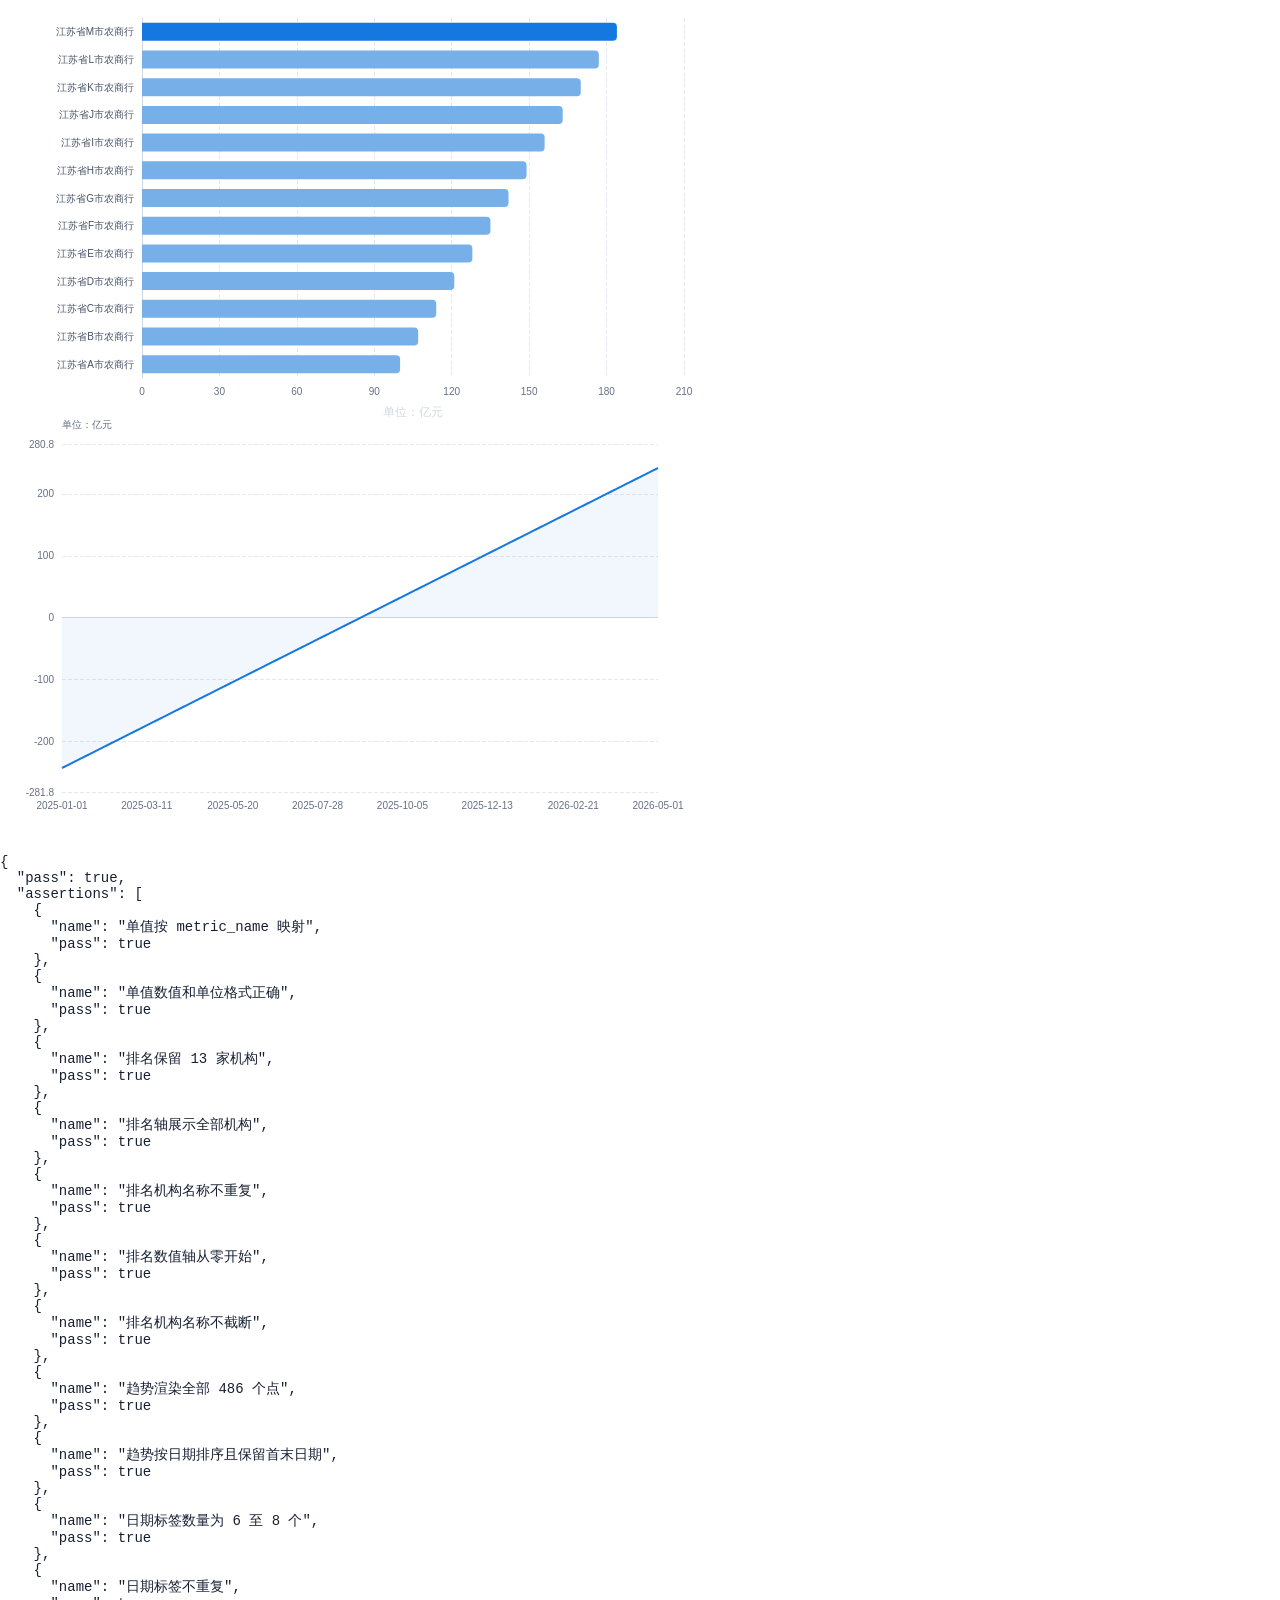
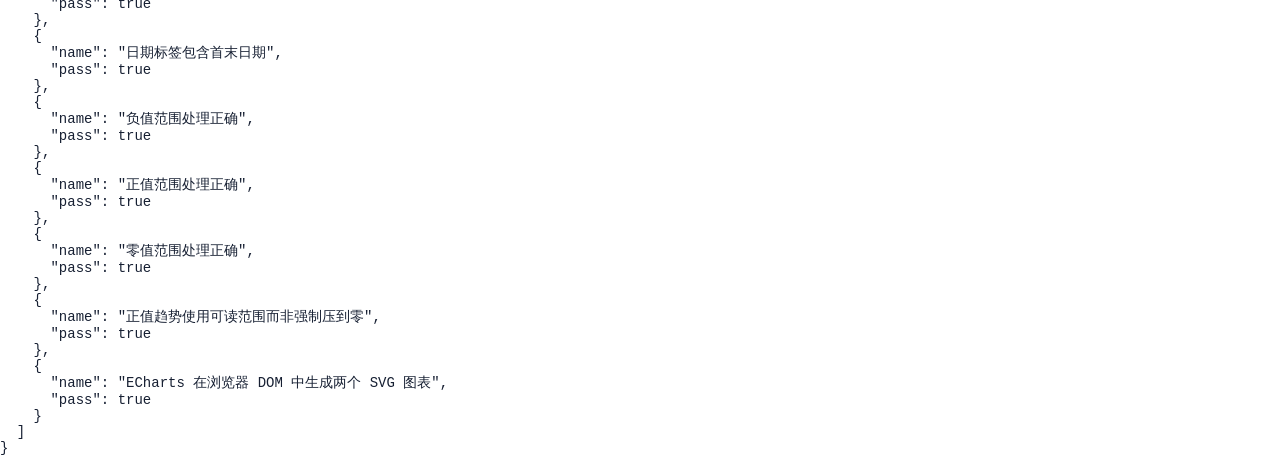
==== candidate_frontend/chart_audit.html @ 2280c133 "fix: render real query charts with local echarts" ====
<!doctype html>
<html lang="zh-CN">
<head>
  <meta charset="utf-8">
  <title>言出数行图表浏览器审计</title>
  <style>
    body { margin: 0; font: 14px sans-serif; color: #172033; }
    .chart { width: 720px; height: 420px; }
    #audit-report { white-space: pre-wrap; }
  </style>
</head>
<body data-audit="running">
  <div id="ranking" class="chart"></div>
  <div id="trend" class="chart"></div>
  <pre id="audit-report"></pre>
  <script src="echarts.min.js"></script>
  <script src="result_adapter.js"></script>
  <script>
    (() => {
      const assertions = [];
      const assert = (condition, name) => {
        assertions.push({ name, pass: Boolean(condition) });
        if (!condition) throw new Error(name);
      };
      const dateText = index => {
        const date = new Date(Date.UTC(2025, 0, 1 + index));
        return date.toISOString().slice(0, 10);
      };
      try {
        const adapter = window.YCSXResultAdapter;
        const columns = ["metric_unit", "data_date", "institution_name", "metric_value", "metric_name"];
        const singleModel = adapter.adapt({ columns, rows: [["亿元", "2026-06-30", "江苏省A市农商行", 41.7, "各项存款余额"]] });
        const single = adapter.singleValue(singleModel);
        assert(single.metricName === "各项存款余额", "单值按 metric_name 映射");
        assert(single.valueText === "41.70 亿元", "单值数值和单位格式正确");

        const rankingRows = Array.from({ length: 13 }, (_, index) => [
          "亿元", "2026-06-30", `江苏省${String.fromCharCode(65 + index)}市农商行`, 100 + index * 7, "各项贷款余额",
        ]);
        const rankingModel = adapter.adapt({ columns, rows: rankingRows });
        const rankingItems = adapter.ranking(rankingModel);
        const rankingOption = adapter.rankingOption(rankingModel);
        assert(rankingItems.length === 13, "排名保留 13 家机构");
        assert(rankingOption.yAxis.data.length === 13, "排名轴展示全部机构");
        assert(new Set(rankingOption.yAxis.data).size === 13, "排名机构名称不重复");
        assert(rankingOption.xAxis.min === 0, "排名数值轴从零开始");
        assert(!Object.prototype.hasOwnProperty.call(rankingOption.yAxis.axisLabel, "overflow"), "排名机构名称不截断");

        const trendRows = Array.from({ length: 486 }, (_, index) => [
          "亿元", dateText(index), "江苏省A市农商行", index - 243, "各项存款余额",
        ]);
        const trendModel = adapter.adapt({ columns, rows: trendRows.slice().reverse() });
        const trendItems = adapter.trend(trendModel);
        const trendOption = adapter.trendOption(trendModel);
        const audit = trendOption.__audit;
        assert(trendItems.length === 486 && trendOption.series[0].data.length === 486, "趋势渲染全部 486 个点");
        assert(audit.firstDate === dateText(0) && audit.lastDate === dateText(485), "趋势按日期排序且保留首末日期");
        assert(audit.axisLabels.length >= 6 && audit.axisLabels.length <= 8, "日期标签数量为 6 至 8 个");
        assert(new Set(audit.axisLabels).size === audit.axisLabels.length, "日期标签不重复");
        assert(audit.axisLabels[0] === audit.firstDate && audit.axisLabels.at(-1) === audit.lastDate, "日期标签包含首末日期");
        assert(trendOption.yAxis.min({ min: -9, max: 5 }) < -9, "负值范围处理正确");
        assert(trendOption.yAxis.max({ min: -9, max: 5 }) > 5, "正值范围处理正确");
        assert(trendOption.yAxis.min({ min: 0, max: 5 }) === 0, "零值范围处理正确");
        assert(trendOption.yAxis.min({ min: 3, max: 5 }) > 0, "正值趋势使用可读范围而非强制压到零");

        const rankingChart = echarts.init(document.getElementById("ranking"), null, { renderer: "svg" });
        const trendChart = echarts.init(document.getElementById("trend"), null, { renderer: "svg" });
        const { __audit: ignored, ...visibleTrendOption } = trendOption;
        rankingChart.setOption(rankingOption);
        trendChart.setOption(visibleTrendOption);
        assert(document.querySelectorAll("svg").length === 2, "ECharts 在浏览器 DOM 中生成两个 SVG 图表");

        document.body.dataset.audit = "pass";
        document.getElementById("audit-report").textContent = JSON.stringify({ pass: true, assertions }, null, 2);
      } catch (error) {
        document.body.dataset.audit = "fail";
        document.getElementById("audit-report").textContent = JSON.stringify({ pass: false, error: String(error), assertions }, null, 2);
      }
    })();
  </script>
</body>
</html>
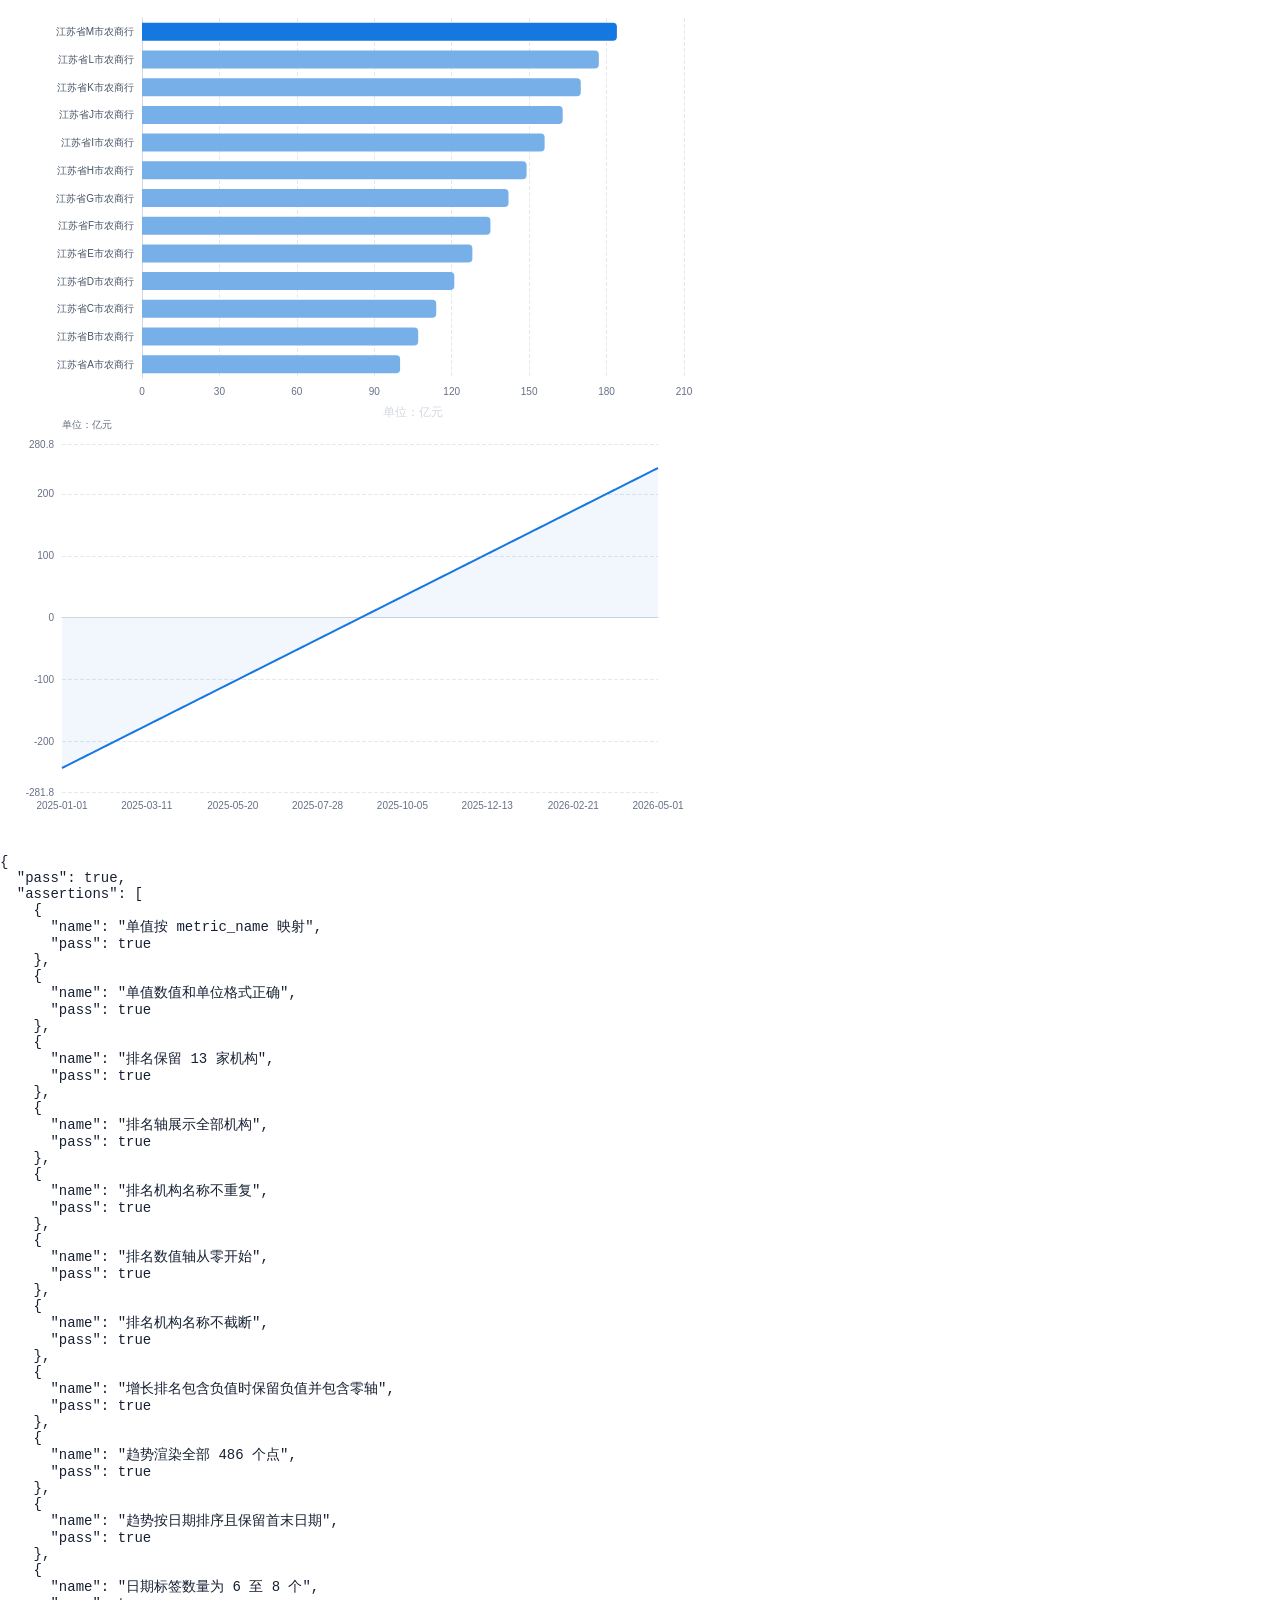
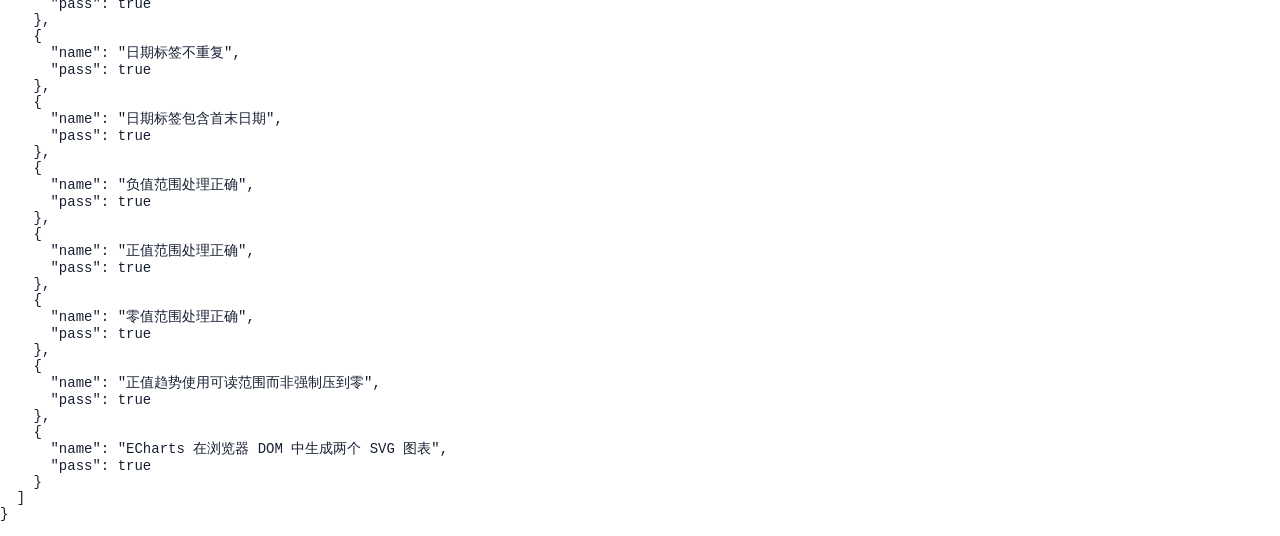
==== commit 5a29cf67: "feat: add audited intent confirmation flow" ====
--- a/candidate_frontend/chart_audit.html
+++ b/candidate_frontend/chart_audit.html
@@ -45,6 +45,8 @@
         assert(new Set(rankingOption.yAxis.data).size === 13, "排名机构名称不重复");
         assert(rankingOption.xAxis.min === 0, "排名数值轴从零开始");
         assert(!Object.prototype.hasOwnProperty.call(rankingOption.yAxis.axisLabel, "overflow"), "排名机构名称不截断");
+        const negativeRanking = adapter.rankingOption(adapter.adapt({ columns, rows: [["亿元", "2026-06-30", "江苏省A市农商行", -2, "各项贷款余额"], ["亿元", "2026-06-30", "江苏省B市农商行", 3, "各项贷款余额"]] }));
+        assert(negativeRanking.xAxis.min === -2, "增长排名包含负值时保留负值并包含零轴");
 
         const trendRows = Array.from({ length: 486 }, (_, index) => [
           "亿元", dateText(index), "江苏省A市农商行", index - 243, "各项存款余额",
